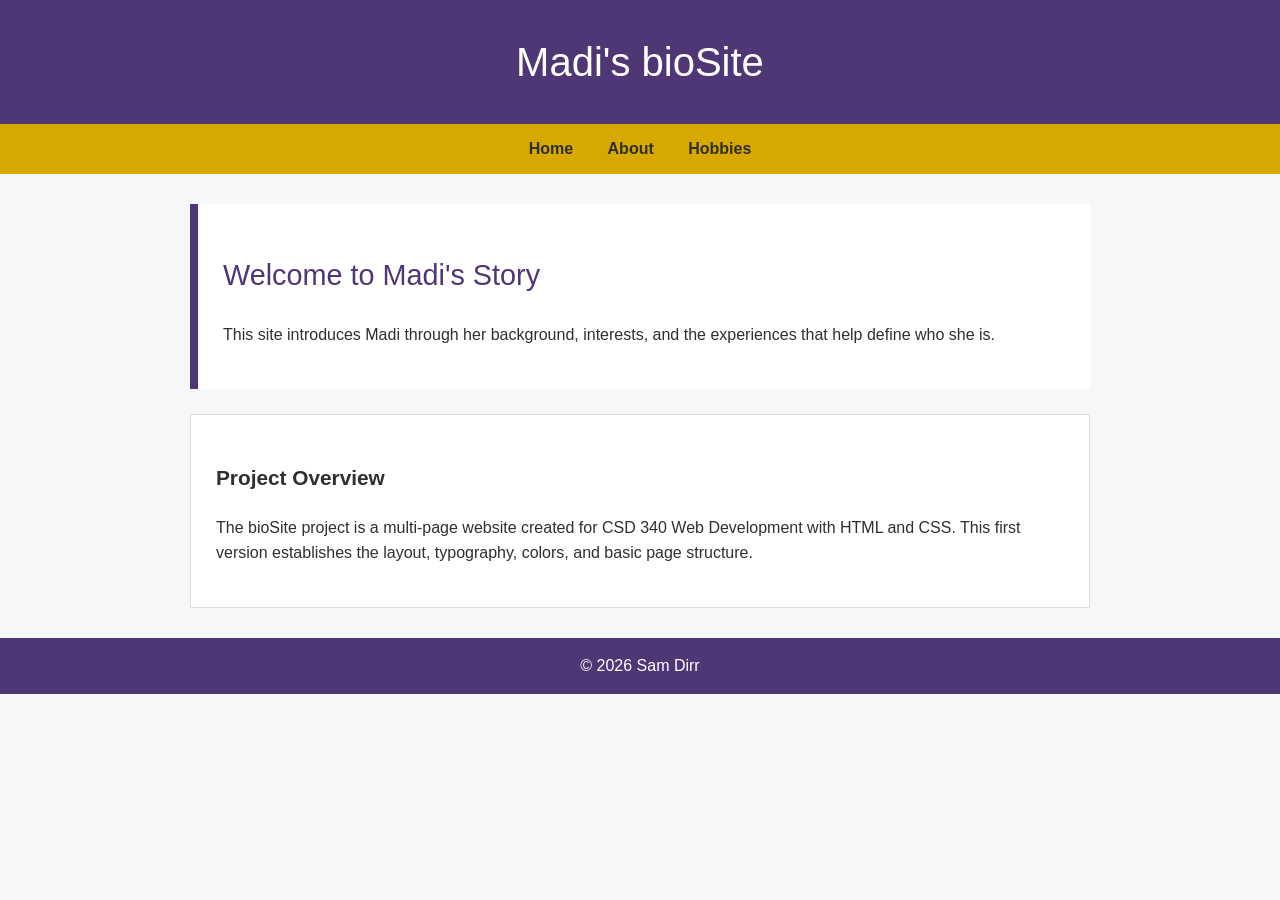
==== index.html @ 8c5dd636 "Initial bioSite layout" ====
<!DOCTYPE html>
<html lang="en">
<head>
    <!--
        Name: Sam Dirr
        Assignment: 6.3
        Date: July 5, 2026
    -->
    <meta charset="UTF-8">
    <title>bioSite: Madi</title>
    <link rel="stylesheet" href="site.css">
</head>

<body>
<header>
    <h1>Madi's bioSite</h1>
</header>

<nav>
    <a href="index.html">Home</a>
    <a href="about.html">About</a>
    <a href="hobbies.html">Hobbies</a>
</nav>

<main>
    <section class="hero">
        <h2>Welcome to Madi's Story</h2>
        <p>
            This site introduces Madi through her background, interests, and the
            experiences that help define who she is.
        </p>
    </section>

    <section class="page-section">
        <h3>Project Overview</h3>
        <p>
            The bioSite project is a multi-page website created for CSD 340 Web
            Development with HTML and CSS. This first version establishes the
            layout, typography, colors, and basic page structure.
        </p>
    </section>
</main>

<footer>
    <p>&copy; 2026 Sam Dirr</p>
</footer>
</body>
</html>
---- site.css ----
/*
    Name: Sam Dirr
    Assignment: 6.3
    Date: July 5, 2026
*/

body {
    margin: 0;
    font-family: Arial, Helvetica, sans-serif;
    background-color: #f6f7f9;
    color: #2f2f2f;
    line-height: 1.6;
}

header {
    background-color: #4f3674;
    color: #ffffff;
    padding: 30px;
    text-align: center;
}

h1 {
    font-size: 2.5em;
    font-weight: 400;
    margin: 0;
}

h2 {
    color: #4f3674;
    font-size: 1.8em;
    font-weight: 400;
}

h3 {
    color: #2f2f2f;
    font-size: 1.3em;
    font-weight: 600;
}

nav {
    background-color: #d6a800;
    padding: 12px;
    text-align: center;
}

nav a {
    color: #2f2f2f;
    font-weight: 600;
    margin: 0 15px;
    text-decoration: none;
}

nav a:hover {
    color: #ffffff;
    text-decoration: underline;
}

main {
    margin: 30px auto;
    max-width: 900px;
    padding: 0 20px;
}

.hero {
    background-color: #ffffff;
    border-left: 8px solid #4f3674;
    padding: 25px;
    margin-bottom: 25px;
}

.page-section {
    background-color: #ffffff;
    border: 1px solid #dddddd;
    padding: 25px;
    margin-bottom: 25px;
}

.hobby-list {
    display: grid;
    grid-template-columns: repeat(3, 1fr);
    gap: 20px;
}

.hobby-card {
    background-color: #ffffff;
    border: 1px solid #dddddd;
    padding: 20px;
}

footer {
    background-color: #4f3674;
    color: #ffffff;
    padding: 15px;
    text-align: center;
}

footer p {
    margin: 0;
}
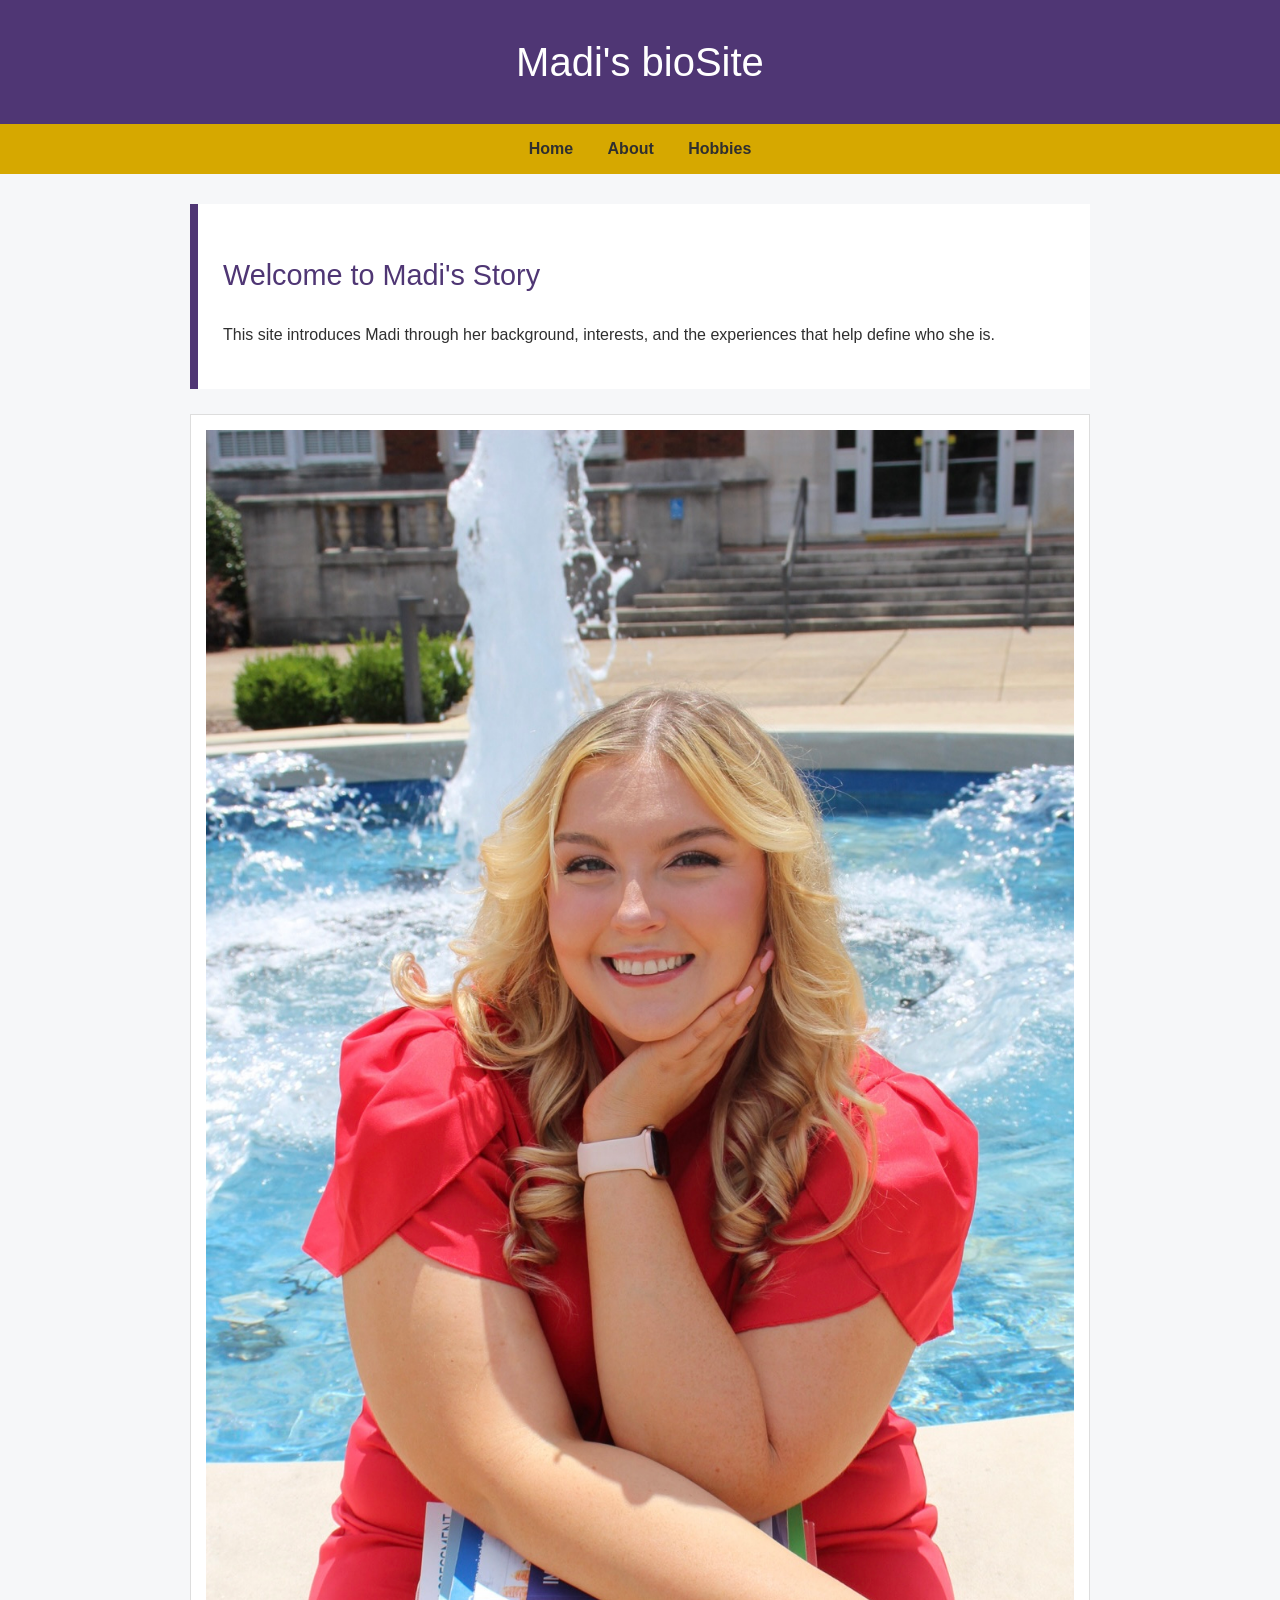
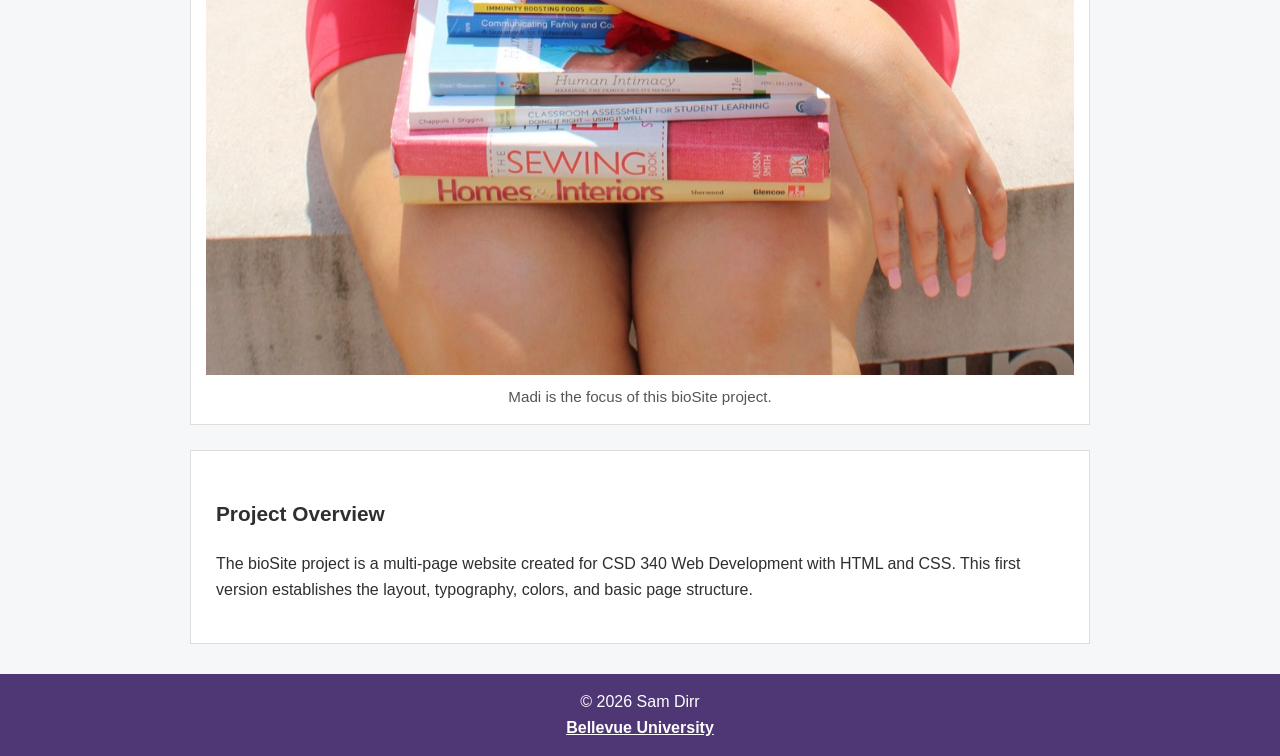
==== commit f4aab681: "Add bioSite images and layout for assignment 7.2" ====
--- a/index.html
+++ b/index.html
@@ -3,8 +3,8 @@
 <head>
     <!--
         Name: Sam Dirr
-        Assignment: 6.3
-        Date: July 5, 2026
+        Assignment: 7.2
+        Date: July 12, 2026
     -->
     <meta charset="UTF-8">
     <title>bioSite: Madi</title>
@@ -31,6 +31,11 @@
         </p>
     </section>
 
+    <figure class="image-feature">
+        <img src="images/madi-profile.JPEG" alt="Portrait of Madi">
+        <figcaption>Madi is the focus of this bioSite project.</figcaption>
+    </figure>
+
     <section class="page-section">
         <h3>Project Overview</h3>
         <p>
@@ -43,6 +48,7 @@
 
 <footer>
     <p>&copy; 2026 Sam Dirr</p>
+    <p><a href="https://www.bellevue.edu/" target="_blank">Bellevue University</a></p>
 </footer>
 </body>
-</html>+</html>
--- a/site.css
+++ b/site.css
@@ -1,7 +1,7 @@
 /*
     Name: Sam Dirr
-    Assignment: 6.3
-    Date: July 5, 2026
+    Assignment: 7.2
+    Date: July 12, 2026
 */
 
 body {
@@ -75,6 +75,27 @@
     margin-bottom: 25px;
 }
 
+.image-feature {
+    background-color: #ffffff;
+    border: 1px solid #dddddd;
+    margin: 0 0 25px 0;
+    padding: 15px;
+}
+
+.image-feature img {
+    display: block;
+    max-width: 100%;
+    width: 100%;
+    height: auto;
+}
+
+.image-feature figcaption {
+    color: #555555;
+    font-size: 0.95em;
+    margin-top: 10px;
+    text-align: center;
+}
+
 .hobby-list {
     display: grid;
     grid-template-columns: repeat(3, 1fr);
@@ -96,4 +117,9 @@
 
 footer p {
     margin: 0;
-}+}
+
+footer a {
+    color: #ffffff;
+    font-weight: 600;
+}
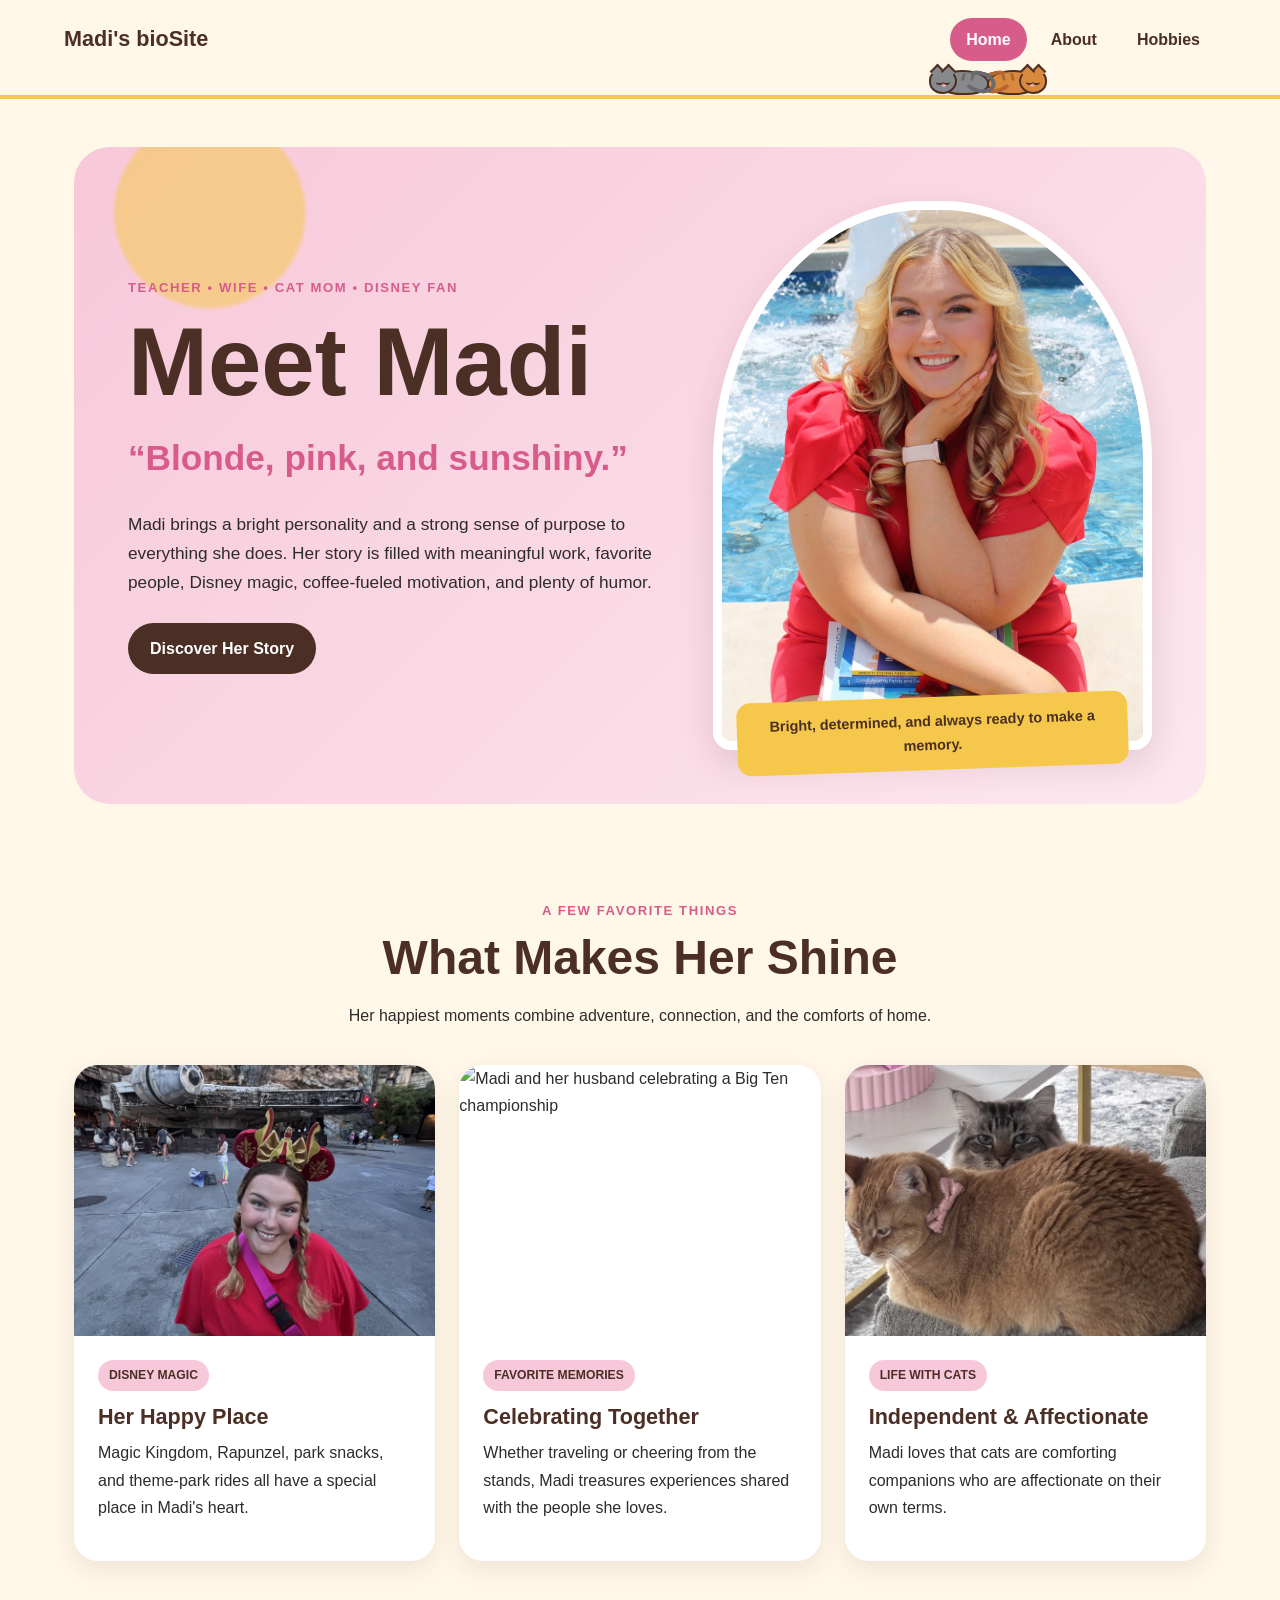
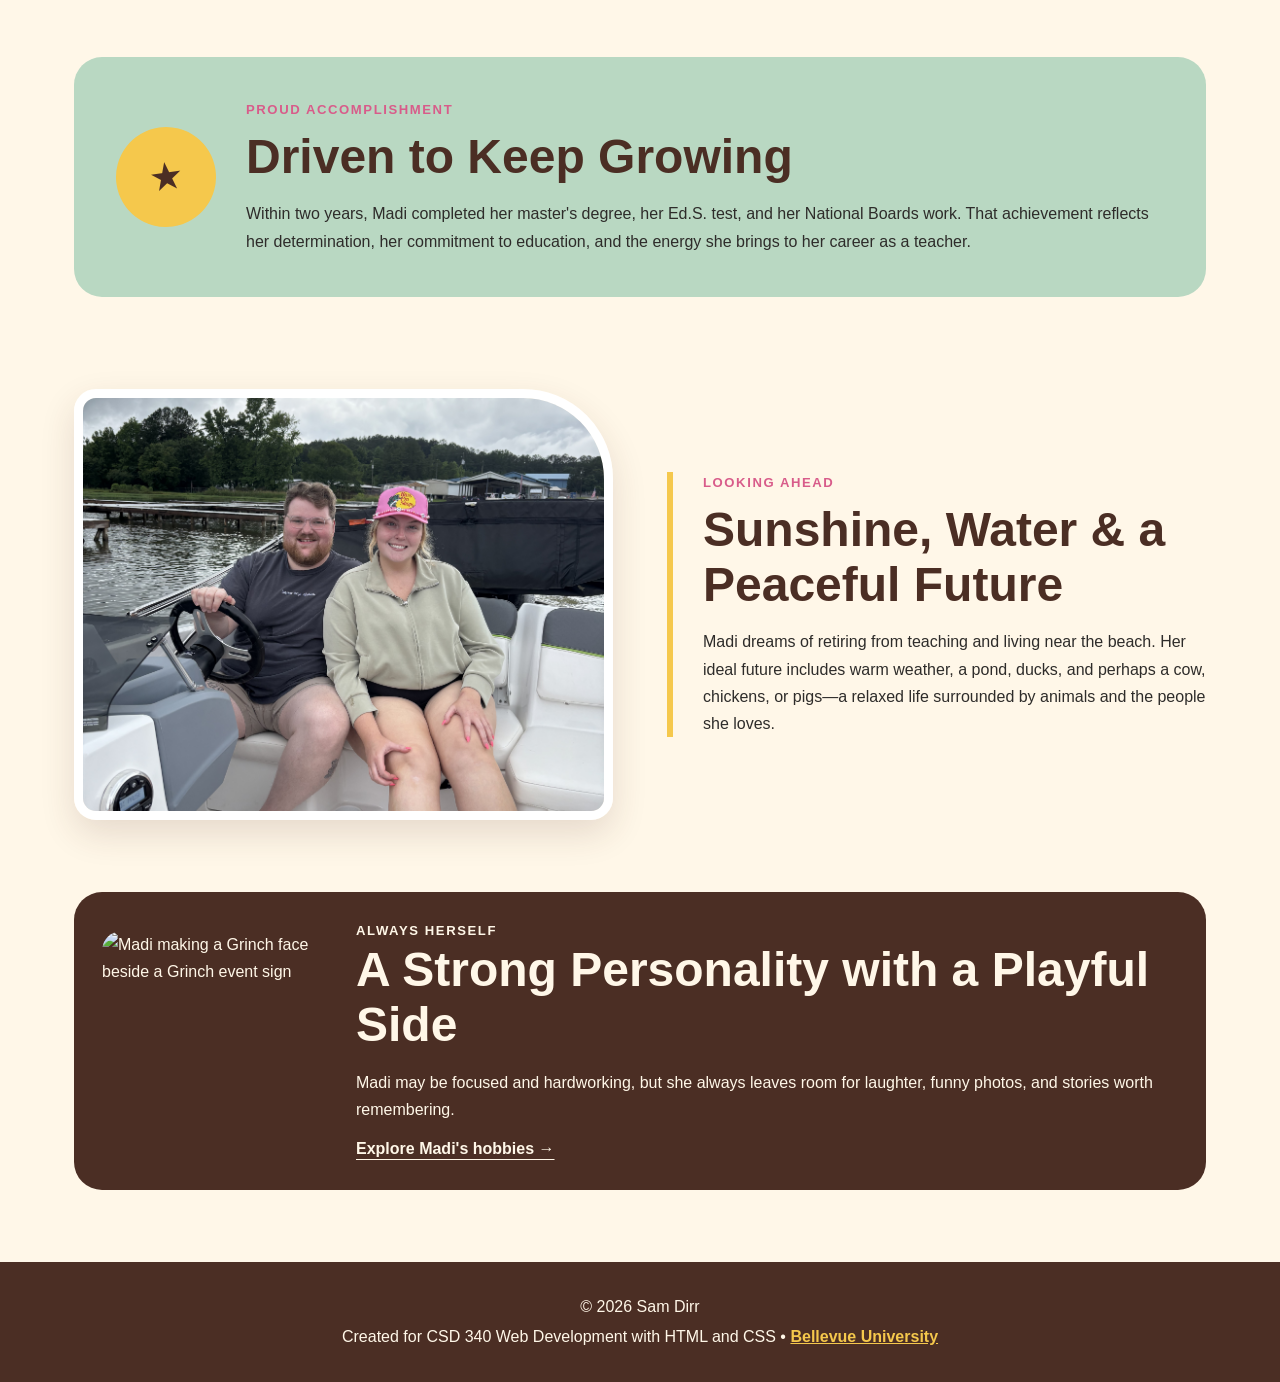
==== commit 162ab826: "Finalizing Madi BioSite" ====
--- a/index.html
+++ b/index.html
@@ -3,52 +3,171 @@
 <head>
     <!--
         Name: Sam Dirr
-        Assignment: 7.2
-        Date: July 12, 2026
+        Assignment: 10.2
+        Date: July 26, 2026
     -->
     <meta charset="UTF-8">
-    <title>bioSite: Madi</title>
+    <meta name="viewport" content="width=device-width, initial-scale=1.0">
+    <meta name="description" content="Meet Madi: teacher, wife, cat mom, Disney fan, and coffee enthusiast.">
+    <title>Meet Madi | bioSite</title>
     <link rel="stylesheet" href="site.css">
 </head>
 
 <body>
-<header>
-    <h1>Madi's bioSite</h1>
+<header class="site-header">
+    <a class="site-name" href="index.html">Madi's bioSite</a>
+    <nav aria-label="Main navigation">
+        <a class="active" href="index.html" aria-current="page">
+            Home
+            <span class="sleeping-cats" aria-hidden="true">
+                <span class="sleeping-cat cat-gray">
+                    <span class="cat-tail"></span>
+                    <span class="cat-body"></span>
+                    <span class="cat-head">
+                        <span class="cat-ear ear-left"></span>
+                        <span class="cat-ear ear-right"></span>
+                        <span class="cat-eye eye-left"></span>
+                        <span class="cat-eye eye-right"></span>
+                        <span class="cat-nose"></span>
+                    </span>
+                </span>
+                <span class="sleeping-cat cat-orange">
+                    <span class="cat-tail"></span>
+                    <span class="cat-body"></span>
+                    <span class="cat-head">
+                        <span class="cat-ear ear-left"></span>
+                        <span class="cat-ear ear-right"></span>
+                        <span class="cat-eye eye-left"></span>
+                        <span class="cat-eye eye-right"></span>
+                        <span class="cat-nose"></span>
+                    </span>
+                </span>
+            </span>
+        </a>
+        <a href="about.html">About</a>
+        <a href="hobbies.html">Hobbies</a>
+    </nav>
 </header>
-
-<nav>
-    <a href="index.html">Home</a>
-    <a href="about.html">About</a>
-    <a href="hobbies.html">Hobbies</a>
-</nav>
 
 <main>
     <section class="hero">
-        <h2>Welcome to Madi's Story</h2>
-        <p>
-            This site introduces Madi through her background, interests, and the
-            experiences that help define who she is.
-        </p>
+        <div class="hero-copy">
+            <p class="eyebrow">Teacher • Wife • Cat Mom • Disney Fan</p>
+            <h1>Meet Madi</h1>
+            <p class="hero-quote">“Blonde, pink, and sunshiny.”</p>
+            <p>
+                Madi brings a bright personality and a strong sense of purpose
+                to everything she does. Her story is filled with meaningful
+                work, favorite people, Disney magic, coffee-fueled motivation,
+                and plenty of humor.
+            </p>
+            <a class="button" href="about.html">Discover Her Story</a>
+        </div>
+
+        <figure class="hero-photo">
+            <img src="images/madi-profile.JPEG" alt="Madi smiling beside a swimming pool">
+            <figcaption>Bright, determined, and always ready to make a memory.</figcaption>
+        </figure>
     </section>
 
-    <figure class="image-feature">
-        <img src="images/madi-profile.JPEG" alt="Portrait of Madi">
-        <figcaption>Madi is the focus of this bioSite project.</figcaption>
-    </figure>
+    <section class="story-section" aria-labelledby="shine-heading">
+        <div class="section-heading">
+            <p class="eyebrow">A Few Favorite Things</p>
+            <h2 id="shine-heading">What Makes Her Shine</h2>
+            <p>Her happiest moments combine adventure, connection, and the comforts of home.</p>
+        </div>
 
-    <section class="page-section">
-        <h3>Project Overview</h3>
-        <p>
-            The bioSite project is a multi-page website created for CSD 340 Web
-            Development with HTML and CSS. This first version establishes the
-            layout, typography, colors, and basic page structure.
-        </p>
+        <div class="story-grid">
+            <article class="story-card">
+                <img src="images/madi-disney-portrait.jpg" alt="Madi wearing Minnie Mouse ears at Disney">
+                <div class="card-copy">
+                    <span class="tag">Disney Magic</span>
+                    <h3>Her Happy Place</h3>
+                    <p>
+                        Magic Kingdom, Rapunzel, park snacks, and theme-park
+                        rides all have a special place in Madi's heart.
+                    </p>
+                </div>
+            </article>
+
+            <article class="story-card">
+                <img src="images/madi-couple-memory-BIGTEN-Champtionship-Win.jpg"
+                     alt="Madi and her husband celebrating a Big Ten championship">
+                <div class="card-copy">
+                    <span class="tag">Favorite Memories</span>
+                    <h3>Celebrating Together</h3>
+                    <p>
+                        Whether traveling or cheering from the stands, Madi
+                        treasures experiences shared with the people she loves.
+                    </p>
+                </div>
+            </article>
+
+            <article class="story-card">
+                <img src="images/madi-cats.jpg" alt="Madi's two cats relaxing together">
+                <div class="card-copy">
+                    <span class="tag">Life with Cats</span>
+                    <h3>Independent &amp; Affectionate</h3>
+                    <p>
+                        Madi loves that cats are comforting companions who are
+                        affectionate on their own terms.
+                    </p>
+                </div>
+            </article>
+        </div>
+    </section>
+
+    <section class="accomplishment">
+        <div class="accomplishment-mark" aria-hidden="true">★</div>
+        <div>
+            <p class="eyebrow">Proud Accomplishment</p>
+            <h2>Driven to Keep Growing</h2>
+            <p>
+                Within two years, Madi completed her master's degree, her Ed.S.
+                test, and her National Boards work. That achievement reflects
+                her determination, her commitment to education, and the energy
+                she brings to her career as a teacher.
+            </p>
+        </div>
+    </section>
+
+    <section class="dream-section">
+        <figure>
+            <img src="images/madi-lake-memory.jpg" alt="Madi and her husband sitting together on a boat">
+        </figure>
+        <div class="dream-copy">
+            <p class="eyebrow">Looking Ahead</p>
+            <h2>Sunshine, Water &amp; a Peaceful Future</h2>
+            <p>
+                Madi dreams of retiring from teaching and living near the
+                beach. Her ideal future includes warm weather, a pond, ducks,
+                and perhaps a cow, chickens, or pigs—a relaxed life surrounded
+                by animals and the people she loves.
+            </p>
+        </div>
+    </section>
+
+    <section class="fun-strip">
+        <img src="images/madi-funny-grinch-moment.jpg"
+             alt="Madi making a Grinch face beside a Grinch event sign">
+        <div>
+            <p class="eyebrow">Always Herself</p>
+            <h2>A Strong Personality with a Playful Side</h2>
+            <p>
+                Madi may be focused and hardworking, but she always leaves room
+                for laughter, funny photos, and stories worth remembering.
+            </p>
+            <a class="text-link" href="hobbies.html">Explore Madi's hobbies →</a>
+        </div>
     </section>
 </main>
 
 <footer>
     <p>&copy; 2026 Sam Dirr</p>
-    <p><a href="https://www.bellevue.edu/" target="_blank">Bellevue University</a></p>
+    <p>
+        Created for CSD 340 Web Development with HTML and CSS •
+        <a href="https://www.bellevue.edu/" target="_blank" rel="noopener noreferrer">Bellevue University</a>
+    </p>
 </footer>
 </body>
 </html>
--- a/site.css
+++ b/site.css
@@ -1,125 +1,1166 @@
 /*
     Name: Sam Dirr
-    Assignment: 7.2
-    Date: July 12, 2026
+    Assignment: 10.2
+    Date: July 26, 2026
 */
+
+:root {
+    --blush: #f7c8d9;
+    --rose: #d85c8a;
+    --sunshine: #f5c84c;
+    --espresso: #4b2e24;
+    --cream: #fff7e8;
+    --latte: #b58b67;
+    --charcoal: #2e2c2a;
+    --mint: #b9d8c2;
+    --white: #ffffff;
+    --shadow: 0 14px 35px rgba(75, 46, 36, 0.14);
+}
+
+* {
+    box-sizing: border-box;
+}
+
+html {
+    scroll-behavior: smooth;
+}
 
 body {
     margin: 0;
     font-family: Arial, Helvetica, sans-serif;
-    background-color: #f6f7f9;
-    color: #2f2f2f;
-    line-height: 1.6;
-}
-
-header {
-    background-color: #4f3674;
-    color: #ffffff;
-    padding: 30px;
-    text-align: center;
-}
-
-h1 {
-    font-size: 2.5em;
-    font-weight: 400;
-    margin: 0;
-}
-
-h2 {
-    color: #4f3674;
-    font-size: 1.8em;
-    font-weight: 400;
-}
-
-h3 {
-    color: #2f2f2f;
-    font-size: 1.3em;
-    font-weight: 600;
-}
-
-nav {
-    background-color: #d6a800;
-    padding: 12px;
-    text-align: center;
-}
-
-nav a {
-    color: #2f2f2f;
-    font-weight: 600;
-    margin: 0 15px;
-    text-decoration: none;
-}
-
-nav a:hover {
-    color: #ffffff;
-    text-decoration: underline;
-}
-
-main {
-    margin: 30px auto;
-    max-width: 900px;
-    padding: 0 20px;
-}
-
-.hero {
-    background-color: #ffffff;
-    border-left: 8px solid #4f3674;
-    padding: 25px;
-    margin-bottom: 25px;
-}
-
-.page-section {
-    background-color: #ffffff;
-    border: 1px solid #dddddd;
-    padding: 25px;
-    margin-bottom: 25px;
-}
-
-.image-feature {
-    background-color: #ffffff;
-    border: 1px solid #dddddd;
-    margin: 0 0 25px 0;
-    padding: 15px;
-}
-
-.image-feature img {
+    background-color: var(--cream);
+    color: var(--charcoal);
+    line-height: 1.7;
+}
+
+img {
     display: block;
     max-width: 100%;
+}
+
+a {
+    color: var(--espresso);
+}
+
+.site-header {
+    align-items: center;
+    background-color: var(--cream);
+    border-bottom: 4px solid var(--sunshine);
+    display: flex;
+    justify-content: space-between;
+    padding: 18px max(5%, calc((100% - 1180px) / 2)) 34px;
+    position: sticky;
+    top: 0;
+    z-index: 10;
+}
+
+.site-name {
+    color: var(--espresso);
+    font-size: 1.35rem;
+    font-weight: 800;
+    text-decoration: none;
+}
+
+nav {
+    display: flex;
+    gap: 8px;
+}
+
+nav a {
+    border-radius: 999px;
+    color: var(--espresso);
+    font-weight: 700;
+    padding: 8px 16px;
+    text-decoration: none;
+    transition: background-color 0.2s ease, color 0.2s ease;
+}
+
+nav a:hover,
+nav a:focus,
+nav a.active {
+    background-color: var(--rose);
+    color: var(--white);
+}
+
+/* Static sleeping cats that rest on the header divider. */
+.site-header nav a.active {
+    position: relative;
+}
+
+.sleeping-cats {
+    bottom: -36px;
+    height: 38px;
+    left: 50%;
+    pointer-events: none;
+    position: absolute;
+    transform: translateX(-50%);
+    width: 118px;
+}
+
+.sleeping-cat,
+.cat-body,
+.cat-head,
+.cat-tail,
+.cat-ear,
+.cat-eye,
+.cat-nose {
+    display: block;
+    position: absolute;
+}
+
+.sleeping-cat {
+    bottom: 2px;
+    height: 34px;
+    width: 67px;
+}
+
+.cat-gray {
+    left: 0;
+    z-index: 2;
+}
+
+.cat-orange {
+    right: 0;
+    transform: scaleX(-1);
+    z-index: 1;
+}
+
+.cat-body {
+    background-color: #87898c;
+    border: 2px solid var(--espresso);
+    border-radius: 50% 55% 44% 48%;
+    bottom: 0;
+    height: 25px;
+    left: 9px;
+    width: 51px;
+}
+
+.cat-orange .cat-body,
+.cat-orange .cat-head {
+    background-color: #d9893d;
+}
+
+.cat-head {
+    background-color: #87898c;
+    border: 2px solid var(--espresso);
+    border-radius: 45% 48% 52% 48%;
+    bottom: 1px;
+    height: 25px;
+    left: 0;
+    width: 28px;
+    z-index: 3;
+}
+
+.cat-ear {
+    background-color: inherit;
+    border-left: 2px solid var(--espresso);
+    border-top: 2px solid var(--espresso);
+    height: 11px;
+    top: -5px;
+    transform: rotate(45deg);
+    width: 11px;
+}
+
+.ear-left {
+    left: 1px;
+}
+
+.ear-right {
+    right: 1px;
+}
+
+.cat-eye {
+    border-bottom: 2px solid var(--espresso);
+    border-radius: 0 0 9px 9px;
+    height: 5px;
+    top: 9px;
+    width: 7px;
+}
+
+.eye-left {
+    left: 5px;
+}
+
+.eye-right {
+    right: 5px;
+}
+
+.cat-nose {
+    background-color: #f2a6af;
+    border-radius: 50%;
+    bottom: 5px;
+    height: 3px;
+    left: 11px;
+    width: 4px;
+}
+
+.cat-tail {
+    border: 4px solid var(--espresso);
+    border-left-color: transparent;
+    border-radius: 50%;
+    bottom: 2px;
+    height: 22px;
+    right: 0;
+    transform: rotate(14deg);
+    width: 32px;
+    z-index: 4;
+}
+
+.cat-gray .cat-tail {
+    border-bottom-color: #686a6d;
+    border-right-color: #686a6d;
+    border-top-color: #686a6d;
+}
+
+.cat-orange .cat-tail {
+    border-bottom-color: #b6672f;
+    border-right-color: #b6672f;
+    border-top-color: #b6672f;
+}
+
+.cat-gray .cat-body::before,
+.cat-gray .cat-body::after,
+.cat-orange .cat-body::before,
+.cat-orange .cat-body::after {
+    background-color: var(--espresso);
+    border-radius: 3px;
+    content: "";
+    height: 8px;
+    opacity: 0.35;
+    position: absolute;
+    top: 1px;
+    transform: rotate(15deg);
+    width: 3px;
+}
+
+.cat-gray .cat-body::before,
+.cat-orange .cat-body::before {
+    left: 22px;
+}
+
+.cat-gray .cat-body::after,
+.cat-orange .cat-body::after {
+    left: 31px;
+}
+
+main {
+    margin: 0 auto;
+    max-width: 1180px;
+    padding: 48px 24px 72px;
+}
+
+h1,
+h2,
+h3 {
+    color: var(--espresso);
+    line-height: 1.15;
+    margin-top: 0;
+}
+
+h1 {
+    font-size: clamp(3rem, 8vw, 6rem);
+    margin-bottom: 10px;
+}
+
+h2 {
+    font-size: clamp(2rem, 4vw, 3rem);
+    margin-bottom: 16px;
+}
+
+h3 {
+    font-size: 1.35rem;
+    margin-bottom: 10px;
+}
+
+p {
+    margin-top: 0;
+}
+
+.eyebrow {
+    color: var(--rose);
+    font-size: 0.82rem;
+    font-weight: 800;
+    letter-spacing: 0.12em;
+    margin-bottom: 8px;
+    text-transform: uppercase;
+}
+
+.hero {
+    align-items: center;
+    background:
+        radial-gradient(circle at 12% 10%, rgba(245, 200, 76, 0.55) 0 8%, transparent 8.5%),
+        linear-gradient(135deg, var(--blush), #fde7ef);
+    border-radius: 36px;
+    display: grid;
+    gap: 48px;
+    grid-template-columns: 1.1fr 0.9fr;
+    overflow: hidden;
+    padding: 54px;
+}
+
+.hero-copy {
+    max-width: 600px;
+}
+
+.hero-copy > p:not(.eyebrow):not(.hero-quote) {
+    font-size: 1.08rem;
+}
+
+.hero-quote {
+    color: var(--rose);
+    font-size: clamp(1.4rem, 3vw, 2.2rem);
+    font-weight: 700;
+    margin-bottom: 22px;
+}
+
+.hero-photo {
+    margin: 0;
+    position: relative;
+}
+
+.hero-photo img {
+    aspect-ratio: 4 / 5;
+    border: 9px solid var(--white);
+    border-radius: 48% 48% 18px 18px;
+    box-shadow: var(--shadow);
+    object-fit: cover;
+}
+
+.hero-photo figcaption {
+    background-color: var(--sunshine);
+    border-radius: 14px;
+    bottom: -20px;
+    color: var(--espresso);
+    font-size: 0.9rem;
+    font-weight: 700;
+    left: 24px;
+    padding: 12px 18px;
+    position: absolute;
+    right: 24px;
+    text-align: center;
+    transform: rotate(-2deg);
+}
+
+.button {
+    background-color: var(--espresso);
+    border-radius: 999px;
+    color: var(--white);
+    display: inline-block;
+    font-weight: 700;
+    margin-top: 8px;
+    padding: 12px 22px;
+    text-decoration: none;
+    transition: background-color 0.2s ease, transform 0.2s ease;
+}
+
+.button:hover,
+.button:focus {
+    background-color: var(--rose);
+    transform: translateY(-2px);
+}
+
+.story-section {
+    padding: 96px 0 42px;
+}
+
+.section-heading {
+    margin: 0 auto 36px;
+    max-width: 680px;
+    text-align: center;
+}
+
+.story-grid {
+    display: grid;
+    gap: 24px;
+    grid-template-columns: repeat(3, 1fr);
+}
+
+.story-card {
+    background-color: var(--white);
+    border-radius: 24px;
+    box-shadow: 0 8px 24px rgba(75, 46, 36, 0.09);
+    overflow: hidden;
+    transition: box-shadow 0.25s ease, transform 0.25s ease;
+}
+
+.story-card:hover {
+    box-shadow: var(--shadow);
+    transform: translateY(-7px);
+}
+
+.story-card img {
+    aspect-ratio: 4 / 3;
+    object-fit: cover;
     width: 100%;
+}
+
+.card-copy {
+    padding: 24px;
+}
+
+.tag {
+    background-color: var(--blush);
+    border-radius: 999px;
+    color: var(--espresso);
+    display: inline-block;
+    font-size: 0.76rem;
+    font-weight: 800;
+    margin-bottom: 14px;
+    padding: 5px 11px;
+    text-transform: uppercase;
+}
+
+.accomplishment {
+    align-items: center;
+    background-color: var(--mint);
+    border-radius: 28px;
+    display: grid;
+    gap: 30px;
+    grid-template-columns: auto 1fr;
+    margin: 54px 0;
+    padding: 42px;
+}
+
+.accomplishment-mark {
+    align-items: center;
+    background-color: var(--sunshine);
+    border-radius: 50%;
+    color: var(--espresso);
+    display: flex;
+    font-size: 2.4rem;
+    height: 100px;
+    justify-content: center;
+    transform: rotate(-8deg);
+    width: 100px;
+}
+
+.accomplishment p:last-child,
+.dream-copy p:last-child,
+.fun-strip p {
+    margin-bottom: 0;
+}
+
+.dream-section {
+    align-items: center;
+    display: grid;
+    gap: 54px;
+    grid-template-columns: 1fr 1fr;
+    padding: 38px 0 72px;
+}
+
+.dream-section figure {
+    margin: 0;
+}
+
+.dream-section img {
+    aspect-ratio: 5 / 4;
+    border: 9px solid var(--white);
+    border-radius: 22px 90px 22px 22px;
+    box-shadow: var(--shadow);
+    object-fit: cover;
+}
+
+.dream-copy {
+    border-left: 6px solid var(--sunshine);
+    padding-left: 30px;
+}
+
+.fun-strip {
+    align-items: center;
+    background-color: var(--espresso);
+    border-radius: 28px;
+    color: var(--cream);
+    display: grid;
+    gap: 34px;
+    grid-template-columns: 220px 1fr;
+    padding: 28px;
+}
+
+.fun-strip img {
+    aspect-ratio: 1 / 1;
+    border-radius: 20px;
+    object-fit: cover;
+}
+
+.fun-strip h2,
+.fun-strip .eyebrow,
+.fun-strip a {
+    color: var(--cream);
+}
+
+.text-link {
+    display: inline-block;
+    font-weight: 800;
+    margin-top: 12px;
+    text-underline-offset: 5px;
+}
+
+/* About page */
+.about-hero {
+    align-items: center;
+    background:
+        radial-gradient(circle at 88% 12%, rgba(245, 200, 76, 0.7) 0 7%, transparent 7.5%),
+        linear-gradient(135deg, var(--mint), #e7f2ea);
+    border-radius: 36px;
+    display: grid;
+    gap: 50px;
+    grid-template-columns: 1.1fr 0.9fr;
+    overflow: hidden;
+    padding: 54px;
+}
+
+.about-title h1 {
+    margin-bottom: 20px;
+}
+
+.about-intro {
+    font-size: 1.18rem;
+    max-width: 620px;
+}
+
+.about-hero-photo {
+    margin: 0;
+    position: relative;
+}
+
+.about-hero-photo img {
+    aspect-ratio: 4 / 5;
+    border: 9px solid var(--white);
+    border-radius: 24px 90px 24px 24px;
+    box-shadow: var(--shadow);
+    object-fit: cover;
+}
+
+.about-hero-photo figcaption {
+    background-color: var(--espresso);
+    border-radius: 14px;
+    bottom: -18px;
+    color: var(--cream);
+    font-size: 0.9rem;
+    font-weight: 700;
+    left: 22px;
+    padding: 12px 18px;
+    position: absolute;
+    right: 22px;
+    text-align: center;
+    transform: rotate(2deg);
+}
+
+.biography-section {
+    display: grid;
+    gap: 56px;
+    grid-template-columns: 0.7fr 1.3fr;
+    padding: 96px 24px 72px;
+}
+
+.biography-heading {
+    align-self: start;
+    position: sticky;
+    top: 110px;
+}
+
+.biography-copy {
+    border-left: 6px solid var(--blush);
+    font-size: 1.06rem;
+    padding-left: 36px;
+}
+
+.biography-copy p {
+    margin-bottom: 24px;
+}
+
+.biography-copy p:first-child::first-letter {
+    color: var(--rose);
+    float: left;
+    font-size: 4.4rem;
+    font-weight: 800;
+    line-height: 0.8;
+    padding: 10px 10px 0 0;
+}
+
+.about-highlights {
+    display: grid;
+    gap: 24px;
+    grid-template-columns: repeat(2, 1fr);
+}
+
+.highlight-card {
+    border-radius: 28px;
+    padding: 38px;
+}
+
+.highlight-rose {
+    background-color: var(--blush);
+}
+
+.highlight-mint {
+    background-color: var(--mint);
+}
+
+.highlight-icon {
+    align-items: center;
+    background-color: var(--sunshine);
+    border-radius: 50%;
+    color: var(--espresso);
+    display: flex;
+    font-size: 1.5rem;
+    height: 58px;
+    justify-content: center;
+    margin-bottom: 24px;
+    transform: rotate(-8deg);
+    width: 58px;
+}
+
+.highlight-card p:last-child {
+    margin-bottom: 0;
+}
+
+.little-known {
+    align-items: center;
+    display: grid;
+    gap: 58px;
+    grid-template-columns: 1.1fr 0.9fr;
+    padding: 84px 0;
+}
+
+.little-known-copy {
+    background-color: var(--white);
+    border-radius: 28px;
+    box-shadow: var(--shadow);
+    padding: 42px;
+}
+
+.little-known blockquote {
+    border-left: 6px solid var(--sunshine);
+    color: var(--rose);
+    font-size: clamp(1.3rem, 3vw, 2rem);
+    font-weight: 700;
+    margin: 24px 0;
+    padding-left: 24px;
+}
+
+.little-known figure {
+    margin: 0;
+}
+
+.little-known img {
+    aspect-ratio: 4 / 5;
+    border: 9px solid var(--white);
+    border-radius: 90px 24px 24px 24px;
+    box-shadow: var(--shadow);
+    object-fit: cover;
+}
+
+.little-known figcaption {
+    color: var(--espresso);
+    font-size: 0.9rem;
+    font-weight: 700;
+    margin-top: 12px;
+    text-align: center;
+}
+
+.about-next {
+    background:
+        linear-gradient(rgba(75, 46, 36, 0.9), rgba(75, 46, 36, 0.9)),
+        var(--espresso);
+    border-radius: 28px;
+    color: var(--cream);
+    padding: 50px;
+    text-align: center;
+}
+
+.about-next h2,
+.about-next .eyebrow {
+    color: var(--cream);
+}
+
+.about-next p:not(.eyebrow) {
+    margin-left: auto;
+    margin-right: auto;
+    max-width: 640px;
+}
+
+.about-next .button {
+    background-color: var(--sunshine);
+    color: var(--espresso);
+}
+
+.about-next .button:hover,
+.about-next .button:focus {
+    background-color: var(--rose);
+    color: var(--white);
+}
+
+/* Hobbies page */
+.hobbies-hero {
+    align-items: center;
+    background:
+        radial-gradient(circle at 12% 16%, rgba(185, 216, 194, 0.7) 0 8%, transparent 8.5%),
+        linear-gradient(135deg, #fde7ef, var(--blush));
+    border-radius: 36px;
+    display: grid;
+    gap: 50px;
+    grid-template-columns: 1.05fr 0.95fr;
+    overflow: hidden;
+    padding: 54px;
+}
+
+.hobbies-title p:not(.eyebrow) {
+    font-size: 1.15rem;
+    max-width: 590px;
+}
+
+.hobbies-hero-photo {
+    margin: 0;
+    position: relative;
+}
+
+.hobbies-hero-photo img {
+    aspect-ratio: 4 / 5;
+    border: 9px solid var(--white);
+    border-radius: 90px 24px 24px 24px;
+    box-shadow: var(--shadow);
+    object-fit: cover;
+}
+
+.hobbies-hero-photo figcaption {
+    background-color: var(--sunshine);
+    border-radius: 14px;
+    bottom: -18px;
+    color: var(--espresso);
+    font-size: 0.9rem;
+    font-weight: 700;
+    left: 22px;
+    padding: 12px 18px;
+    position: absolute;
+    right: 22px;
+    text-align: center;
+    transform: rotate(-2deg);
+}
+
+.hobby-showcase {
+    padding: 96px 0 56px;
+}
+
+.hobby-feature-grid {
+    display: grid;
+    gap: 24px;
+    grid-template-columns: repeat(3, 1fr);
+}
+
+.hobby-feature {
+    background-color: var(--white);
+    border-radius: 26px;
+    box-shadow: 0 8px 24px rgba(75, 46, 36, 0.09);
+    overflow: hidden;
+}
+
+.hobby-feature > img,
+.coffee-art {
+    aspect-ratio: 4 / 3;
+    object-fit: cover;
+    width: 100%;
+}
+
+.hobby-feature-copy {
+    padding: 26px;
+}
+
+.hobby-feature-copy p:last-child {
+    margin-bottom: 0;
+}
+
+.dark-link {
+    color: var(--rose);
+}
+
+.coffee-art {
+    align-items: center;
+    background:
+        radial-gradient(circle at center, rgba(255, 255, 255, 0.48) 0 34%, transparent 34.5%),
+        linear-gradient(135deg, var(--latte), #d9b797);
+    display: flex;
+    justify-content: center;
+    overflow: hidden;
+    position: relative;
+}
+
+.coffee-cup {
+    background-color: var(--cream);
+    border: 4px solid var(--espresso);
+    border-radius: 12px 12px 38px 38px;
+    display: block;
+    height: 100px;
+    position: relative;
+    width: 132px;
+    z-index: 2;
+}
+
+.coffee {
+    background-color: #6b4030;
+    border: 3px solid var(--espresso);
+    border-radius: 50%;
+    height: 23px;
+    left: -4px;
+    position: absolute;
+    top: -10px;
+    width: 132px;
+}
+
+.coffee-handle {
+    border: 12px solid var(--cream);
+    border-radius: 50%;
+    box-shadow: 0 0 0 4px var(--espresso);
+    height: 54px;
+    position: absolute;
+    right: -42px;
+    top: 20px;
+    width: 54px;
+    z-index: -1;
+}
+
+.cup-heart {
+    color: var(--rose);
+    font-size: 2rem;
+    left: 50%;
+    position: absolute;
+    top: 30px;
+    transform: translateX(-50%);
+}
+
+.coffee-steam {
+    border-left: 5px solid rgba(255, 247, 232, 0.9);
+    border-radius: 50%;
+    height: 62px;
+    position: absolute;
+    top: 36px;
+    width: 32px;
+}
+
+.steam-one {
+    left: calc(50% - 34px);
+    transform: rotate(14deg);
+}
+
+.steam-two {
+    left: calc(50% + 6px);
+    top: 27px;
+    transform: rotate(-14deg);
+}
+
+.disney-memory {
+    align-items: center;
+    background-color: var(--mint);
+    border-radius: 28px;
+    display: grid;
+    gap: 32px;
+    grid-template-columns: auto 1fr;
+    margin: 32px 0 72px;
+    padding: 44px;
+}
+
+.memory-mark {
+    align-items: center;
+    background-color: var(--sunshine);
+    border-radius: 50%;
+    color: var(--espresso);
+    display: flex;
+    font-size: 2.4rem;
+    height: 104px;
+    justify-content: center;
+    transform: rotate(-8deg);
+    width: 104px;
+}
+
+.disney-memory p:last-child {
+    margin-bottom: 0;
+}
+
+.seasonal-fun {
+    align-items: center;
+    background-color: var(--espresso);
+    border-radius: 28px;
+    color: var(--cream);
+    display: grid;
+    gap: 52px;
+    grid-template-columns: 0.85fr 1.15fr;
+    padding: 36px;
+}
+
+.seasonal-fun figure {
+    margin: 0;
+}
+
+.seasonal-fun img {
+    aspect-ratio: 4 / 5;
+    border-radius: 22px;
+    object-fit: cover;
+}
+
+.seasonal-fun h2,
+.seasonal-fun .eyebrow {
+    color: var(--cream);
+}
+
+.seasonal-fun .button {
+    background-color: var(--sunshine);
+    color: var(--espresso);
+}
+
+.seasonal-fun .button:hover,
+.seasonal-fun .button:focus {
+    background-color: var(--rose);
+    color: var(--white);
+}
+
+/* Shared styles retained for the About and Hobbies pages. */
+body > header:not(.site-header) {
+    background: linear-gradient(135deg, var(--blush), #fde7ef);
+    border-bottom: 4px solid var(--sunshine);
+    padding: 36px 20px;
+    text-align: center;
+}
+
+body > header:not(.site-header) h1 {
+    font-size: clamp(2.5rem, 6vw, 4rem);
+    margin: 0;
+}
+
+body > nav {
+    background-color: var(--cream);
+    border-bottom: 1px solid rgba(75, 46, 36, 0.12);
+    justify-content: center;
+    padding: 14px 20px;
+}
+
+.page-section,
+.image-feature,
+.hobby-card {
+    background-color: var(--white);
+    border: 1px solid rgba(75, 46, 36, 0.12);
+    border-radius: 22px;
+    box-shadow: 0 8px 24px rgba(75, 46, 36, 0.08);
+    margin-bottom: 25px;
+    padding: 25px;
+}
+
+.image-feature {
+    margin-left: 0;
+    margin-right: 0;
+}
+
+.image-feature img {
+    border-radius: 15px;
     height: auto;
+    width: 100%;
 }
 
 .image-feature figcaption {
-    color: #555555;
-    font-size: 0.95em;
+    color: #5f554f;
+    font-size: 0.95rem;
     margin-top: 10px;
     text-align: center;
 }
 
 .hobby-list {
     display: grid;
+    gap: 20px;
     grid-template-columns: repeat(3, 1fr);
-    gap: 20px;
-}
-
-.hobby-card {
-    background-color: #ffffff;
-    border: 1px solid #dddddd;
-    padding: 20px;
 }
 
 footer {
-    background-color: #4f3674;
-    color: #ffffff;
-    padding: 15px;
+    background-color: var(--espresso);
+    color: var(--cream);
+    padding: 28px 20px;
     text-align: center;
 }
 
 footer p {
-    margin: 0;
+    margin: 3px 0;
 }
 
 footer a {
-    color: #ffffff;
-    font-weight: 600;
-}
+    color: var(--sunshine);
+    font-weight: 700;
+}
+
+@media (max-width: 820px) {
+    .hero,
+    .dream-section,
+    .about-hero,
+    .little-known,
+    .hobbies-hero,
+    .seasonal-fun {
+        grid-template-columns: 1fr;
+    }
+
+    .hero {
+        padding: 38px 28px 54px;
+    }
+
+    .hero-photo {
+        margin: 0 auto;
+        max-width: 440px;
+    }
+
+    .about-hero-photo {
+        margin: 0 auto;
+        max-width: 440px;
+    }
+
+    .hobbies-hero-photo {
+        margin: 0 auto;
+        max-width: 440px;
+    }
+
+    .biography-section {
+        gap: 28px;
+        grid-template-columns: 1fr;
+        padding-left: 0;
+        padding-right: 0;
+    }
+
+    .biography-heading {
+        position: static;
+    }
+
+    .story-grid,
+    .hobby-list,
+    .hobby-feature-grid {
+        grid-template-columns: 1fr;
+    }
+
+    .hobby-feature {
+        display: grid;
+        grid-template-columns: 0.85fr 1.15fr;
+    }
+
+    .story-card {
+        display: grid;
+        grid-template-columns: 0.85fr 1.15fr;
+    }
+
+    .hobby-feature > img,
+    .coffee-art,
+    .story-card img {
+        aspect-ratio: auto;
+        height: 100%;
+    }
+}
+
+@media (max-width: 560px) {
+    .site-header {
+        align-items: flex-start;
+        flex-direction: column;
+        gap: 12px;
+        padding-bottom: 36px;
+    }
+
+    nav {
+        width: 100%;
+    }
+
+    nav a {
+        flex: 1;
+        padding: 7px 10px;
+        text-align: center;
+    }
+
+    .sleeping-cats {
+        bottom: -36px;
+        transform: translateX(-50%) scale(0.82);
+        transform-origin: bottom center;
+    }
+
+    main {
+        padding: 26px 16px 52px;
+    }
+
+    .hero {
+        border-radius: 24px;
+    }
+
+    .about-hero {
+        border-radius: 24px;
+        padding: 38px 28px 54px;
+    }
+
+    .hobbies-hero {
+        border-radius: 24px;
+        padding: 38px 28px 54px;
+    }
+
+    .story-card,
+    .fun-strip,
+    .about-highlights,
+    .hobby-feature {
+        grid-template-columns: 1fr;
+    }
+
+    .hobby-feature > img,
+    .coffee-art,
+    .story-card img {
+        aspect-ratio: 4 / 3;
+        height: auto;
+        width: 100%;
+    }
+
+    .accomplishment {
+        align-items: start;
+        grid-template-columns: 1fr;
+        padding: 30px 24px;
+    }
+
+    .accomplishment-mark {
+        height: 72px;
+        width: 72px;
+    }
+
+    .fun-strip img {
+        aspect-ratio: 4 / 3;
+        width: 100%;
+    }
+
+    .biography-copy {
+        padding-left: 24px;
+    }
+
+    .little-known {
+        gap: 38px;
+        padding: 60px 0;
+    }
+
+    .little-known-copy,
+    .highlight-card,
+    .about-next {
+        padding: 30px 24px;
+    }
+
+    .disney-memory {
+        align-items: start;
+        grid-template-columns: 1fr;
+        padding: 30px 24px;
+    }
+
+    .memory-mark {
+        height: 74px;
+        width: 74px;
+    }
+
+    .seasonal-fun {
+        gap: 32px;
+        padding: 24px;
+    }
+
+    .seasonal-fun img {
+        aspect-ratio: 4 / 3;
+        width: 100%;
+    }
+}
+
+@media (prefers-reduced-motion: reduce) {
+    * {
+        scroll-behavior: auto;
+        transition: none !important;
+    }
+}
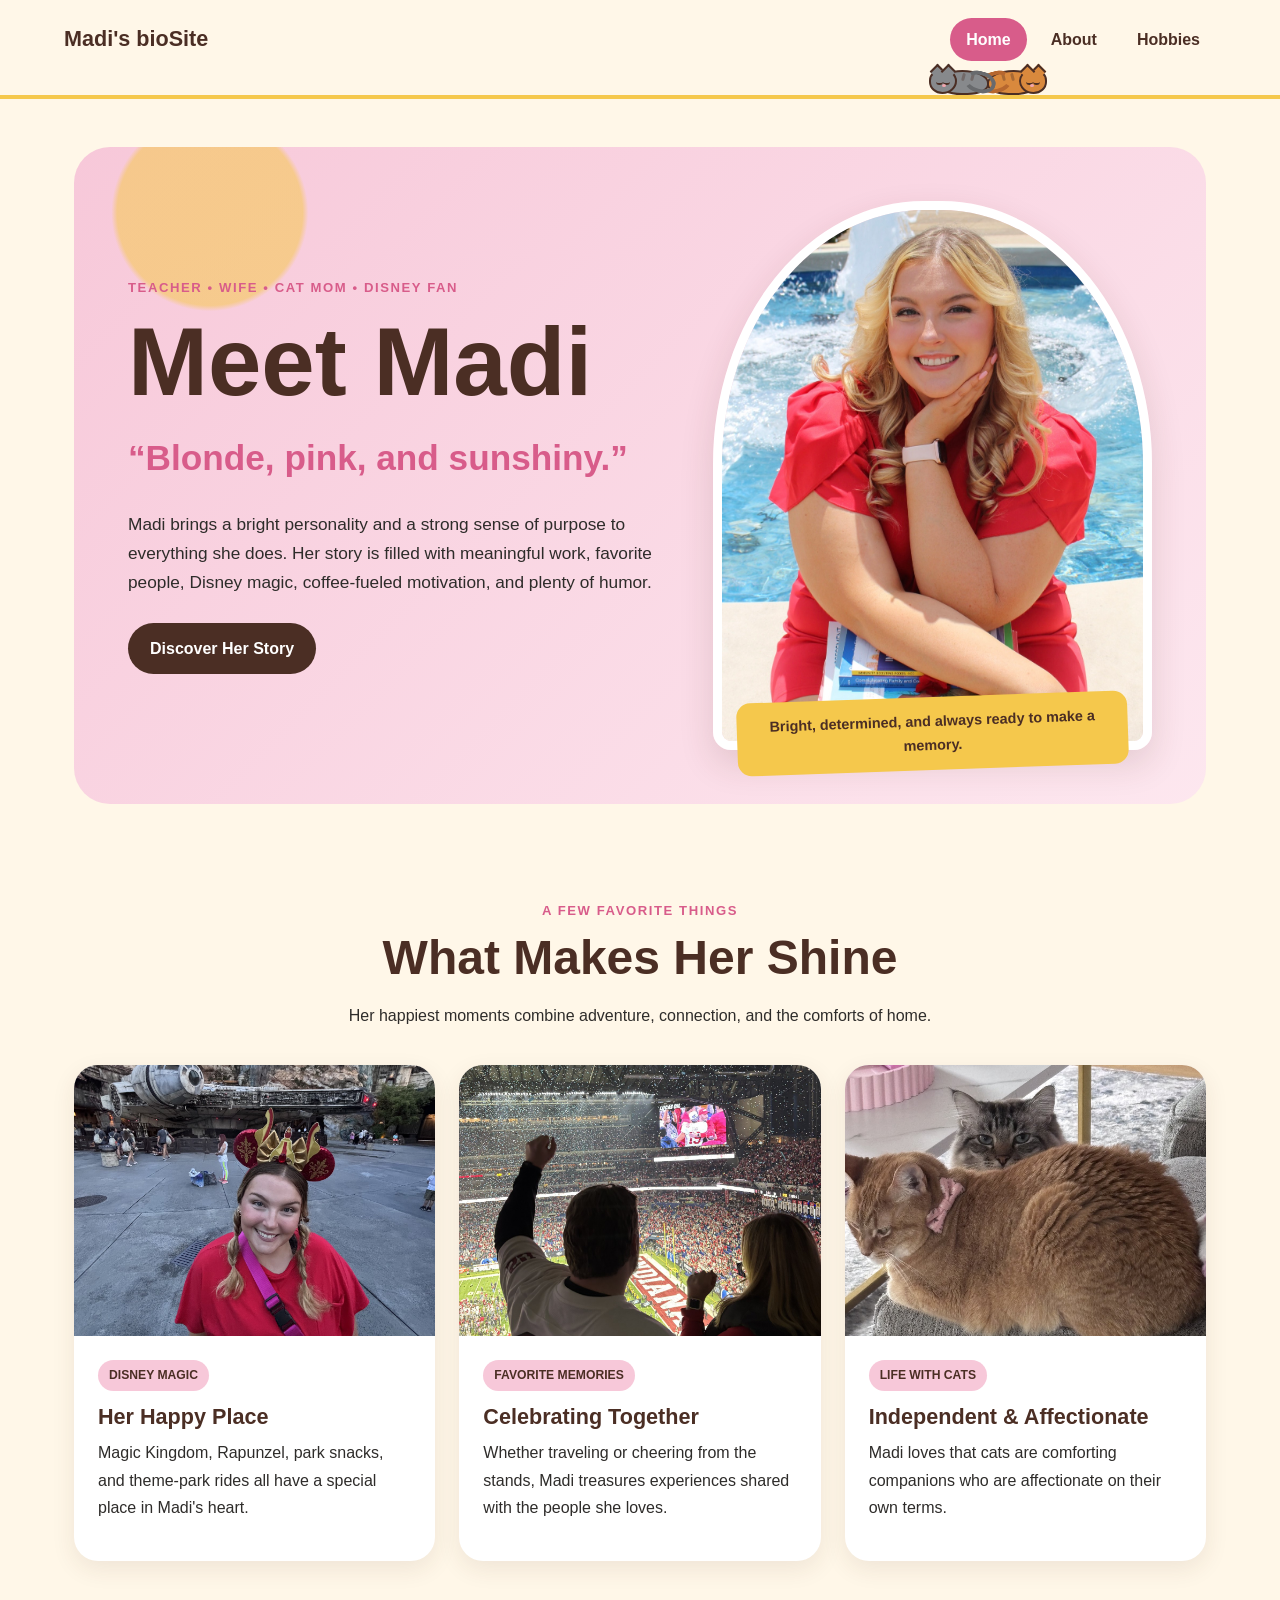
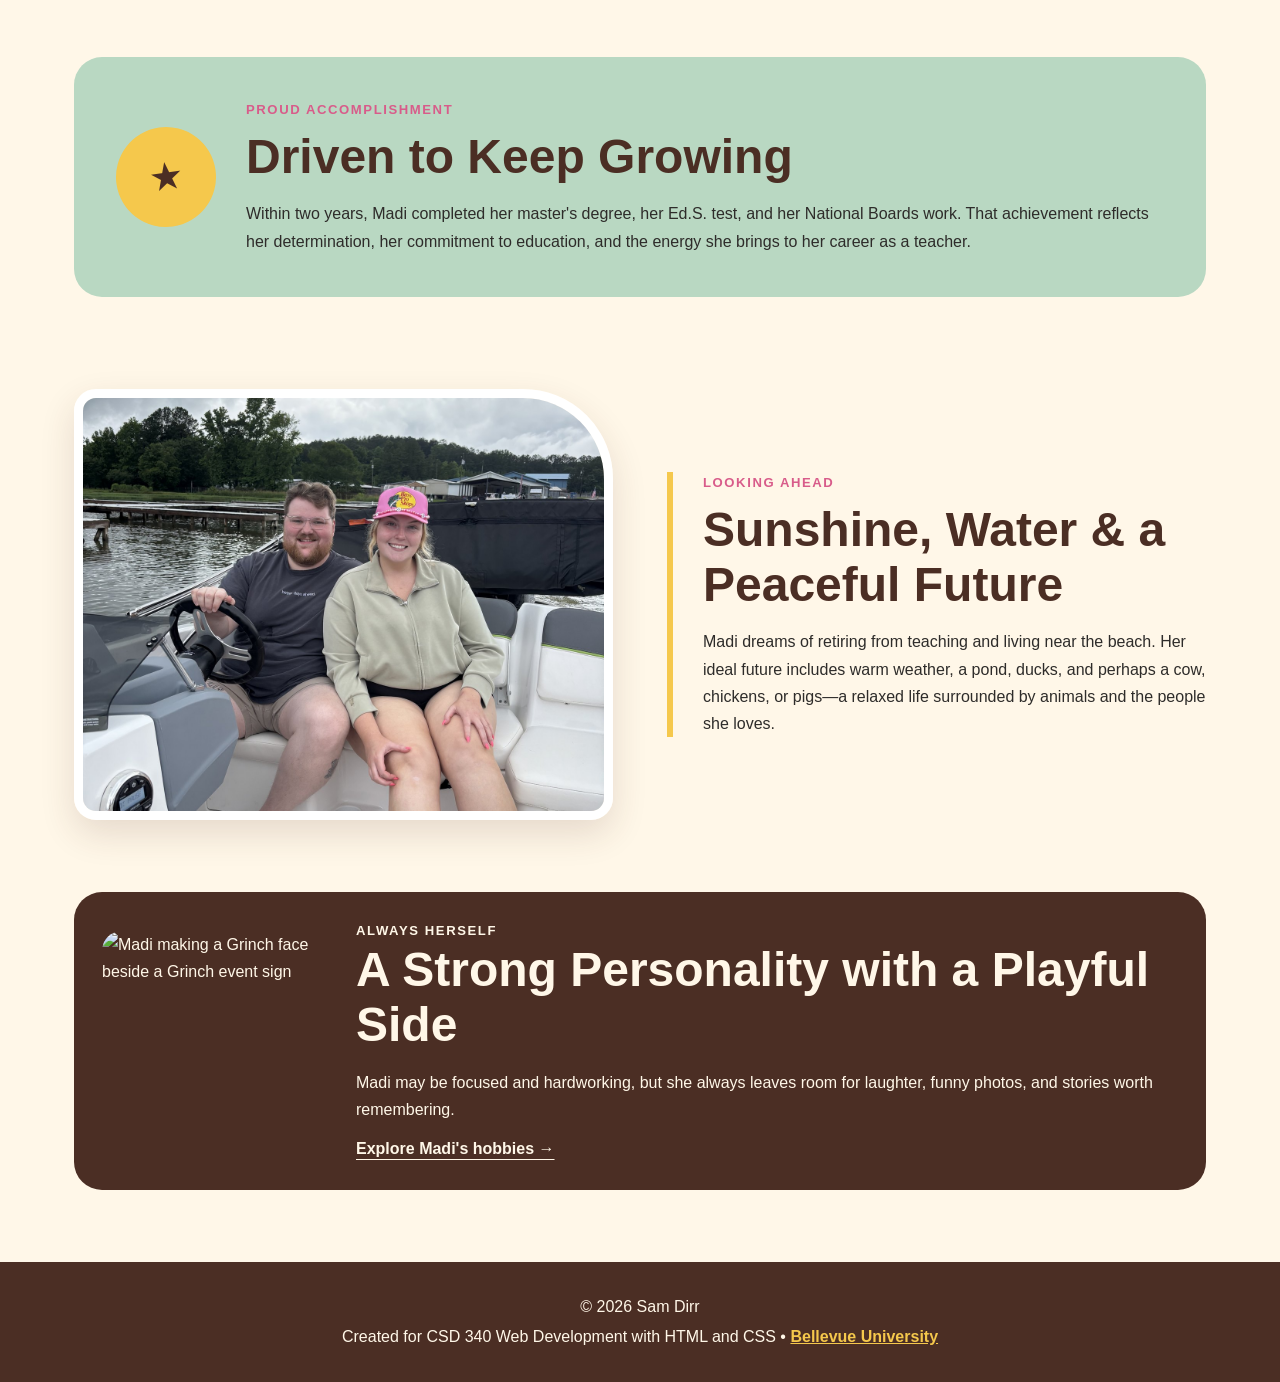
==== commit 78709d76: "Cleanup and Finalization of BioSite" ====
--- a/index.html
+++ b/index.html
@@ -91,7 +91,7 @@
             </article>
 
             <article class="story-card">
-                <img src="images/madi-couple-memory-BIGTEN-Champtionship-Win.jpg"
+                <img src="images/madi-big-ten-memory.jpg"
                      alt="Madi and her husband celebrating a Big Ten championship">
                 <div class="card-copy">
                     <span class="tag">Favorite Memories</span>
